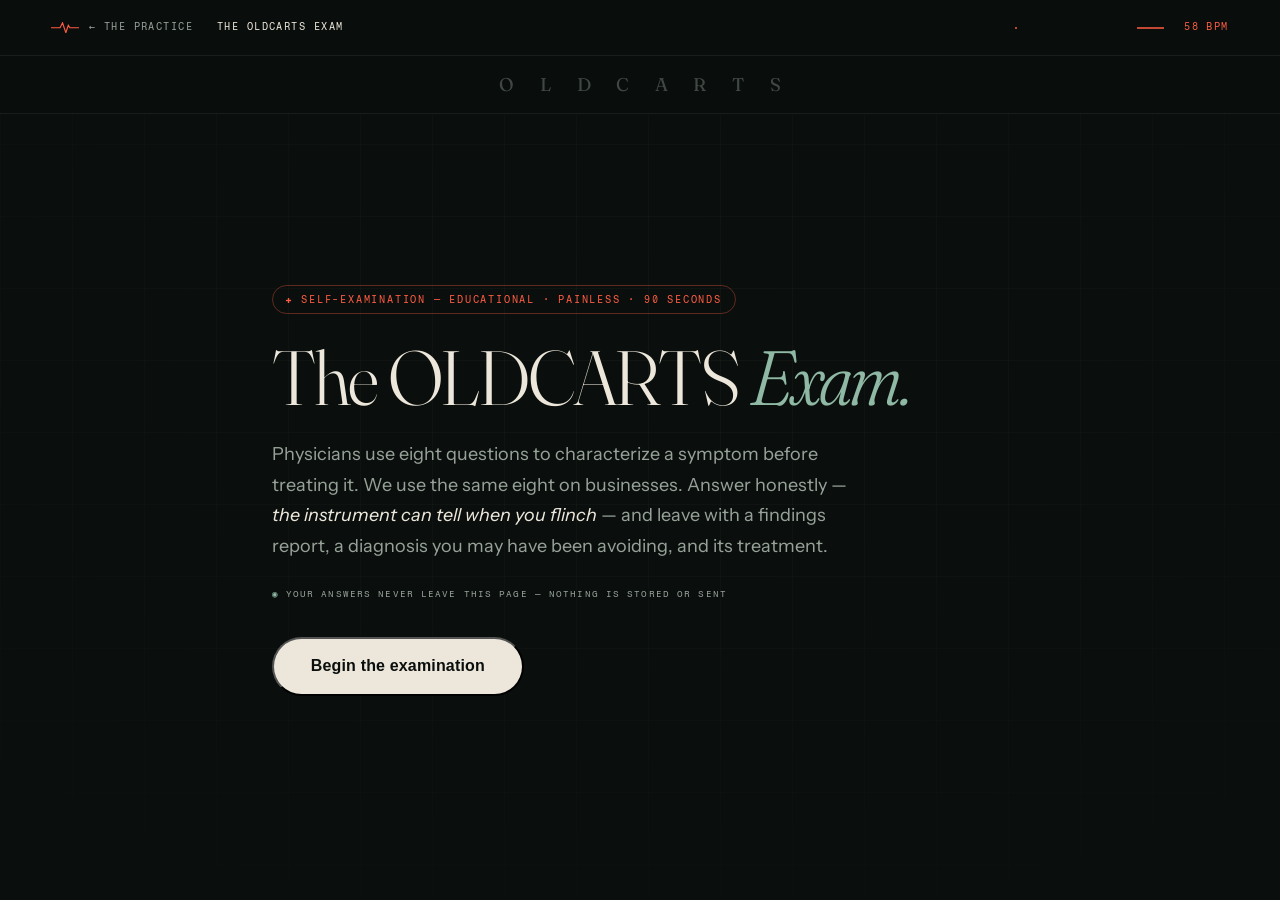
==== exam/index.html @ 88e6f451 "Add The OLDCARTS Exam — interactive educational diagnosis at /exam 8 clinical questions score 5 hidd" ====
<!DOCTYPE html>
<html lang="en">
<head>
  <meta charset="UTF-8" />
  <meta name="viewport" content="width=device-width, initial-scale=1.0" />
  <title>The OLDCARTS Exam — A 90-Second Business Diagnosis</title>
  <meta name="description" content="Eight clinical questions, applied to your business. An educational, interactive diagnosis built on the OLDCARTS method — leave with a findings report and possibly a condition you've been avoiding." />
  <link rel="canonical" href="https://oldcarts.com/exam/" />
  <meta property="og:title" content="The OLDCARTS Exam — Diagnose Your Business in 90 Seconds" />
  <meta property="og:description" content="Eight clinical questions. One findings report. An interactive, educational diagnosis built on the OLDCARTS method." />
  <meta property="og:type" content="website" />
  <meta property="og:url" content="https://oldcarts.com/exam/" />
  <meta property="og:image" content="https://oldcarts.com/assets/img/og.jpg" />
  <meta name="twitter:card" content="summary_large_image" />
  <meta name="theme-color" content="#0A0F0D" />
  <link rel="icon" href="/favicon.svg" type="image/svg+xml" />
  <link rel="preload" href="/assets/fonts/fraunces-latin-full-normal.woff2" as="font" type="font/woff2" crossorigin />
  <link rel="preload" href="/assets/fonts/fraunces-latin-full-italic.woff2" as="font" type="font/woff2" crossorigin />
  <link rel="preload" href="/assets/fonts/fragment-mono-latin-400-normal.woff2" as="font" type="font/woff2" crossorigin />
  <link rel="stylesheet" href="/assets/css/main.css" />
  <style>
    /* ══ THE EXAM — exam-room instrument, single-screen flow ══ */
    body.exam-page { overflow-x: clip; }

    .ex-hud {
      position: fixed; top: 0; left: 0; right: 0; z-index: 50;
      display: flex; align-items: center; gap: 1.5rem;
      padding: 0 var(--gutter); height: var(--hud-h);
      border-bottom: 1px solid var(--line-soft);
      background: color-mix(in srgb, var(--ink) 85%, transparent);
      backdrop-filter: blur(12px);
      font-family: var(--font-mono); font-size: .64rem; letter-spacing: .14em;
    }
    .ex-hud__back { display: inline-flex; align-items: center; gap: .6rem; color: var(--bone-dim); transition: color .3s; }
    .ex-hud__back:hover { color: var(--pulse); }
    .ex-hud__back svg { width: 28px; color: var(--pulse); }
    .ex-hud__title { color: var(--bone); }
    .ex-hud__vitals { margin-left: auto; display: flex; align-items: center; gap: 1.2rem; color: var(--bone-dim); }
    .ex-hud__bpm { color: var(--pulse); }
    #ex-ecg { display: block; }
    @media (max-width: 640px) { #ex-ecg { display: none; } .ex-hud { gap: .9rem; } }

    /* progress strip */
    .ex-progress {
      position: fixed; top: var(--hud-h); left: 0; right: 0; z-index: 49;
      display: flex; justify-content: center; gap: clamp(.6rem, 2.5vw, 1.6rem);
      padding: .85rem var(--gutter);
      background: color-mix(in srgb, var(--ink) 85%, transparent);
      backdrop-filter: blur(12px);
      border-bottom: 1px solid var(--line-soft);
      font-family: var(--font-display); font-weight: 400;
      font-size: clamp(.9rem, 2.4vw, 1.15rem);
    }
    .ex-progress span {
      color: color-mix(in srgb, var(--bone-dim) 40%, transparent);
      transition: color .4s, transform .4s;
    }
    .ex-progress span.is-current { color: var(--bone); transform: translateY(-2px); }
    .ex-progress span.is-done { color: var(--pulse); }

    /* stage */
    .ex-main {
      min-height: 100svh;
      display: grid; place-items: center;
      padding: calc(var(--hud-h) + 5.5rem) var(--gutter) 4rem;
    }
    .ex-card { width: min(46rem, 100%); }

    .ex-kicker {
      display: inline-block;
      font-family: var(--font-mono); font-size: .62rem; letter-spacing: .18em;
      color: var(--pulse);
      border: 1px solid var(--pulse-dim); border-radius: 999px;
      padding: .35rem .8rem; margin-bottom: 1.6rem;
    }
    .ex-title {
      font-family: var(--font-display); font-weight: 310;
      font-size: clamp(2.6rem, 7vw, 4.8rem);
      line-height: 1.0; letter-spacing: -0.03em;
      font-variation-settings: 'opsz' 144;
      margin-bottom: 1.4rem;
    }
    .ex-title em { color: var(--sage); font-variation-settings: 'opsz' 144, 'SOFT' 60; }
    .ex-lede { color: var(--bone-dim); max-width: 36rem; line-height: 1.7; margin-bottom: 1.1rem; }
    .ex-lede em { color: var(--bone); }
    .ex-fine { font-family: var(--font-mono); font-size: .58rem; letter-spacing: .12em; color: var(--bone-dim); margin: 1.6rem 0 2.2rem; }
    .ex-fine i { font-style: normal; color: var(--sage); }

    /* question */
    .ex-q__letterrow { display: flex; align-items: baseline; gap: 1.1rem; margin-bottom: 1.1rem; }
    .ex-q__letter {
      font-family: var(--font-display); font-weight: 300; font-style: italic;
      font-size: clamp(3.4rem, 9vw, 5.8rem); line-height: .9;
      color: var(--pulse);
      font-variation-settings: 'opsz' 144, 'SOFT' 80;
    }
    .ex-q__term { font-family: var(--font-mono); font-size: .66rem; letter-spacing: .22em; color: var(--bone-dim); }
    .ex-q__ref { margin-left: auto; font-family: var(--font-mono); font-size: .58rem; letter-spacing: .16em; color: color-mix(in srgb, var(--bone-dim) 55%, transparent); }
    .ex-q__question {
      font-family: var(--font-display); font-weight: 330;
      font-size: clamp(1.6rem, 4vw, 2.6rem);
      letter-spacing: -0.02em; line-height: 1.12;
      margin-bottom: 2rem;
    }
    .ex-opts { display: grid; gap: .7rem; }
    .ex-opt {
      text-align: left;
      background: var(--ink-2);
      border: 1px solid var(--line);
      border-radius: 6px;
      color: var(--bone);
      font-family: var(--font-text); font-size: 1.02rem; font-weight: 450;
      padding: 1.05rem 1.2rem 1.05rem 3.1rem;
      position: relative;
      cursor: pointer;
      transition: border-color .25s, background-color .25s, transform .15s;
    }
    .ex-opt:hover, .ex-opt:focus-visible { border-color: var(--pulse); background: var(--ink-3); transform: translateX(4px); }
    .ex-opt::before {
      content: attr(data-key);
      position: absolute; left: 1.05rem; top: 50%; translate: 0 -50%;
      font-family: var(--font-mono); font-size: .62rem; color: var(--pulse);
      border: 1px solid var(--pulse-dim); border-radius: 4px;
      width: 1.35rem; height: 1.35rem; display: grid; place-items: center;
    }
    .ex-opt.is-picked { border-color: var(--pulse); background: color-mix(in srgb, var(--ink-3) 88%, var(--pulse)); }

    /* severity slider */
    .ex-sev { margin: 1rem 0 2rem; }
    .ex-sev__readout {
      font-family: var(--font-display); font-weight: 300;
      font-size: clamp(4rem, 12vw, 7rem); line-height: 1;
      color: var(--bone);
      font-variation-settings: 'opsz' 144;
      display: flex; align-items: baseline; gap: .8rem;
      margin-bottom: 1.4rem;
    }
    .ex-sev__readout small { font-family: var(--font-mono); font-size: .62rem; letter-spacing: .16em; color: var(--bone-dim); }
    input[type="range"].ex-sev__slider {
      -webkit-appearance: none; appearance: none;
      width: 100%; height: 2px; border-radius: 2px;
      background: linear-gradient(90deg, var(--sage), var(--pulse));
      outline-offset: 8px;
    }
    .ex-sev__slider::-webkit-slider-thumb {
      -webkit-appearance: none; appearance: none;
      width: 26px; height: 26px; border-radius: 50%;
      background: var(--bone); border: 2px solid var(--ink);
      box-shadow: 0 0 0 2px var(--pulse), 0 0 18px var(--pulse-dim);
      cursor: grab;
    }
    .ex-sev__slider::-moz-range-thumb {
      width: 24px; height: 24px; border-radius: 50%;
      background: var(--bone); border: 2px solid var(--ink);
      box-shadow: 0 0 0 2px var(--pulse), 0 0 18px var(--pulse-dim);
      cursor: grab;
    }
    .ex-sev__scale { display: flex; justify-content: space-between; margin-top: .8rem; font-family: var(--font-mono); font-size: .55rem; letter-spacing: .12em; color: var(--bone-dim); }

    /* report */
    .ex-report {
      border: 1px solid var(--line); border-radius: 6px;
      background: var(--ink-2);
      padding: clamp(1.6rem, 4vw, 2.8rem);
      position: relative;
      overflow: hidden;
    }
    .ex-report::before {
      content: ''; position: absolute; inset: 10px;
      border: 1px dashed var(--line-soft); border-radius: 3px;
      pointer-events: none;
    }
    .ex-report__head { display: flex; justify-content: space-between; gap: 1rem; flex-wrap: wrap; font-family: var(--font-mono); font-size: .58rem; letter-spacing: .14em; color: var(--bone-dim); margin-bottom: 1.8rem; }
    .ex-report__dx-label { font-family: var(--font-mono); font-size: .62rem; letter-spacing: .18em; color: var(--pulse); display: block; margin-bottom: .8rem; }
    .ex-report__dx {
      font-family: var(--font-display); font-weight: 320;
      font-size: clamp(1.9rem, 5vw, 3.1rem);
      line-height: 1.05; letter-spacing: -0.025em;
      margin-bottom: .5rem;
    }
    .ex-report__sev { font-family: var(--font-mono); font-size: .66rem; letter-spacing: .16em; color: var(--sage); margin-bottom: 1.8rem; display: block; }
    .ex-report__sev i { font-style: normal; color: var(--pulse); }
    .ex-report h3 { font-family: var(--font-mono); font-weight: 400; font-size: .62rem; letter-spacing: .18em; color: var(--bone-dim); margin: 1.6rem 0 .6rem; }
    .ex-report p { color: var(--bone-dim); line-height: 1.7; max-width: 40rem; }
    .ex-report p strong { color: var(--bone); font-weight: 560; }
    .ex-report__rx { border-left: 2px solid var(--pulse); padding-left: 1.1rem; }
    .ex-report__foot { margin-top: 2rem; padding-top: 1.4rem; border-top: 1px solid var(--line-soft); font-family: var(--font-mono); font-size: .55rem; letter-spacing: .12em; color: color-mix(in srgb, var(--bone-dim) 70%, transparent); line-height: 1.9; }
    .ex-actions { display: flex; gap: .9rem; flex-wrap: wrap; margin-top: 2rem; }
    .ex-copied { font-family: var(--font-mono); font-size: .6rem; letter-spacing: .14em; color: var(--sage); align-self: center; opacity: 0; transition: opacity .3s; }
    .ex-copied.is-on { opacity: 1; }

    /* transitions */
    .ex-view { will-change: transform, opacity; }
    @media (prefers-reduced-motion: reduce) { .ex-opt { transition: none; } }
  </style>
</head>
<body class="exam-page" data-theme="exam-room">
  <script>document.body.classList.add('js');</script>
  <a class="skip-link" href="#ex-stage">Skip to content</a>

  <header class="ex-hud">
    <a class="ex-hud__back" href="/">
      <svg viewBox="0 0 34 14" aria-hidden="true"><path d="M0 7 H8 L11 7 L14 1 L18 13 L21 4 L23 7 H34" stroke="currentColor" stroke-width="1.4" fill="none"/></svg>
      ← THE PRACTICE
    </a>
    <span class="ex-hud__title">THE OLDCARTS EXAM</span>
    <div class="ex-hud__vitals" aria-hidden="true">
      <canvas id="ex-ecg" width="150" height="26"></canvas>
      <span class="ex-hud__bpm"><span id="ex-bpm">58</span> BPM</span>
    </div>
  </header>

  <div class="ex-progress" id="ex-progress" aria-hidden="true">
    <span>O</span><span>L</span><span>D</span><span>C</span><span>A</span><span>R</span><span>T</span><span>S</span>
  </div>

  <main class="ex-main" id="ex-stage">
    <div class="ex-card">
      <div class="ex-view" id="ex-view">
        <!-- intro rendered by JS; static fallback for no-JS -->
        <noscript>
          <h1 class="ex-title">The exam requires JavaScript.</h1>
          <p class="ex-lede">No script, no diagnosis — but the method still works the old-fashioned way. <a href="/#method" style="color:var(--pulse)">Read the eight questions</a> or <a href="mailto:laura.smith@oldcarts.com" style="color:var(--pulse)">book the real thing</a>.</p>
        </noscript>
      </div>
    </div>
  </main>

  <script src="/vendor/gsap.min.js" defer></script>
  <script src="/assets/js/exam.js" defer></script>
  <!-- GA4 — deferred so analytics never competes with first paint -->
  <script>
    window.dataLayer = window.dataLayer || [];
    function gtag(){dataLayer.push(arguments);}
    gtag('js', new Date());
    gtag('config', 'G-VL294SE3MP', { anonymize_ip: true });
    addEventListener('load', function () {
      setTimeout(function () {
        var s = document.createElement('script');
        s.src = 'https://www.googletagmanager.com/gtag/js?id=G-VL294SE3MP';
        s.async = true;
        document.head.appendChild(s);
      }, 1500);
    });
  </script>
</body>
</html>
---- assets/css/main.css ----
/* ═══════════════════════════════════════════════════════════════
   OLDCARTS CONSULTING — "THE DIAGNOSTIC PRACTICE"
   Palette: ink (examination room) / bone (porcelain) /
            pulse (arterial coral) / sage (surgical green)
   Type:    Fraunces VF (display) · Instrument Sans VF (text) ·
            Fragment Mono (clinical labels)
   ═══════════════════════════════════════════════════════════════ */

/* ── Fonts ─────────────────────────────────────────────────── */
@font-face {
  font-family: 'Fraunces';
  src: url('/assets/fonts/fraunces-latin-full-normal.woff2') format('woff2');
  font-weight: 100 900; font-style: normal; font-display: swap;
}
@font-face {
  font-family: 'Fraunces';
  src: url('/assets/fonts/fraunces-latin-full-italic.woff2') format('woff2');
  font-weight: 100 900; font-style: italic; font-display: swap;
}
@font-face {
  font-family: 'Instrument Sans';
  src: url('/assets/fonts/instrument-sans-latin-wght-normal.woff2') format('woff2');
  font-weight: 400 700; font-style: normal; font-display: swap;
}
@font-face {
  font-family: 'Instrument Sans';
  src: url('/assets/fonts/instrument-sans-latin-wght-italic.woff2') format('woff2');
  font-weight: 400 700; font-style: italic; font-display: swap;
}
@font-face {
  font-family: 'Fragment Mono';
  src: url('/assets/fonts/fragment-mono-latin-400-normal.woff2') format('woff2');
  font-weight: 400; font-style: normal; font-display: swap;
}
@font-face {
  font-family: 'Fragment Mono';
  src: url('/assets/fonts/fragment-mono-latin-400-italic.woff2') format('woff2');
  font-weight: 400; font-style: italic; font-display: swap;
}

/* ── Tokens ────────────────────────────────────────────────── */
:root {
  --ink:      #0A0F0D;
  --ink-2:    #0E1512;
  --ink-3:    #142019;
  --bone:     #EDE7DB;
  --bone-dim: #96A198;
  --line:     rgba(237, 231, 219, 0.13);
  --line-soft:rgba(237, 231, 219, 0.07);
  --pulse:    #FF5C42;
  --pulse-dim:rgba(255, 92, 66, 0.35);
  --pulse-bg: rgba(255, 92, 66, 0.08);
  --sage:     #8FB8A5;
  --sage-dim: rgba(143, 184, 165, 0.4);

  --font-display: 'Fraunces', 'Georgia', serif;
  --font-text: 'Instrument Sans', 'Helvetica Neue', sans-serif;
  --font-mono: 'Fragment Mono', 'SFMono-Regular', monospace;

  --gutter: clamp(1.25rem, 4vw, 4rem);
  --hud-h: 3.5rem;

  --ease-out: cubic-bezier(0.22, 1, 0.36, 1);
  --ease-inout: cubic-bezier(0.83, 0, 0.17, 1);
}

/* ── Reset / base ──────────────────────────────────────────── */
*, *::before, *::after { box-sizing: border-box; margin: 0; padding: 0; }
html { scroll-behavior: smooth; }
html.lenis { height: auto; scroll-behavior: auto; }
.lenis.lenis-smooth { scroll-behavior: auto; }

body {
  background: var(--ink);
  color: var(--bone);
  font-family: var(--font-text);
  font-weight: 420;
  font-size: clamp(1rem, 0.95rem + 0.25vw, 1.125rem);
  line-height: 1.6;
  -webkit-font-smoothing: antialiased;
  overflow-x: clip;
}
/* subtle exam-room texture: faint grid + vignette */
body::before {
  content: '';
  position: fixed; inset: 0; z-index: 0; pointer-events: none;
  background-image:
    linear-gradient(var(--line-soft) 1px, transparent 1px),
    linear-gradient(90deg, var(--line-soft) 1px, transparent 1px);
  background-size: 72px 72px;
  mask-image: radial-gradient(ellipse 90% 80% at 50% 40%, black 0%, transparent 100%);
  opacity: .5;
}

::selection { background: var(--pulse); color: var(--ink); }

a { color: inherit; text-decoration: none; }
em { font-style: italic; }
.mono {
  font-family: var(--font-mono);
  font-size: 0.72em;
  letter-spacing: 0.08em;
}

.skip-link {
  position: fixed; top: -100%; left: 1rem; z-index: 300;
  background: var(--pulse); color: var(--ink);
  padding: .6rem 1rem; font-family: var(--font-mono); font-size: .8rem;
  transition: top .2s;
}
.skip-link:focus { top: 1rem; }

:focus-visible {
  outline: 1.5px solid var(--pulse);
  outline-offset: 3px;
}

/* ═══════════════════════════════════════════════════════════
   PRELOADER
   ═══════════════════════════════════════════════════════════ */
.preloader {
  position: fixed; inset: 0; z-index: 200;
  background: var(--ink);
  display: none; place-items: center;
  color: var(--pulse);
}
.js .preloader { display: grid; }
.preloader__inner { width: min(320px, 70vw); }
.preloader__ecg { width: 100%; overflow: visible; }
#preloader-trace {
  stroke-dasharray: 900;
  stroke-dashoffset: 900;
  filter: drop-shadow(0 0 6px var(--pulse-dim));
}
.preloader__row {
  display: flex; justify-content: space-between; align-items: baseline;
  margin-top: 1rem;
  font-family: var(--font-mono); font-size: .7rem; letter-spacing: .14em;
  color: var(--bone-dim);
}
.preloader__pct { color: var(--bone); font-size: .85rem; }

/* ═══════════════════════════════════════════════════════════
   CURSOR
   ═══════════════════════════════════════════════════════════ */
.cursor { display: none; position: fixed; top: 0; left: 0; z-index: 190; pointer-events: none; }
.js .cursor { display: block; }
@media (hover: none), (pointer: coarse) { .cursor { display: none; } }
.cursor__ring {
  position: absolute; top: 0; left: 0;
  width: 34px; height: 34px;
  translate: -50% -50%;
  border: 1px solid var(--bone-dim);
  border-radius: 50%;
  transition: width .35s var(--ease-out), height .35s var(--ease-out),
              border-color .35s, background-color .35s, opacity .3s;
}
/* crosshair ticks */
.cursor__ring::before, .cursor__ring::after {
  content: ''; position: absolute; background: var(--bone-dim);
  transition: opacity .3s;
}
.cursor__ring::before { left: 50%; top: -7px; width: 1px; height: 5px; translate: -50%; box-shadow: 0 41px 0 var(--bone-dim); }
.cursor__ring::after  { top: 50%; left: -7px; height: 1px; width: 5px; translate: 0 -50%; box-shadow: 41px 0 0 var(--bone-dim); }
.cursor__dot {
  position: absolute; top: 0; left: 0;
  width: 4px; height: 4px; translate: -50% -50%;
  background: var(--pulse); border-radius: 50%;
}
.cursor__label {
  position: absolute; top: 22px; left: 14px;
  font-family: var(--font-mono); font-size: .58rem; letter-spacing: .12em;
  color: var(--pulse); white-space: nowrap;
  opacity: 0; transition: opacity .25s;
}
.cursor.is-hover .cursor__ring {
  width: 56px; height: 56px;
  border-color: var(--pulse);
  background: var(--pulse-bg);
}
.cursor.is-hover .cursor__ring::before,
.cursor.is-hover .cursor__ring::after { opacity: 0; }
.cursor.has-label .cursor__label { opacity: 1; }
.cursor.is-down .cursor__ring { width: 26px; height: 26px; }

/* ═══════════════════════════════════════════════════════════
   HUD
   ═══════════════════════════════════════════════════════════ */
.hud {
  position: fixed; top: 0; left: 0; right: 0; z-index: 100;
  transition: transform .5s var(--ease-out), background-color .4s;
}
.hud.is-scrolled { background: color-mix(in srgb, var(--ink) 82%, transparent); backdrop-filter: blur(14px); }
.hud__bar {
  display: flex; align-items: center; gap: 2rem;
  height: var(--hud-h);
  padding: 0 var(--gutter);
  border-bottom: 1px solid var(--line-soft);
}
.hud__mark {
  display: inline-flex; align-items: center; gap: .6rem;
  font-family: var(--font-mono); font-size: .82rem; letter-spacing: .18em;
}
.hud__mark sup { font-size: .5em; letter-spacing: 0; }
.hud__pulse-icon { width: 30px; color: var(--pulse); flex: none; }
.hud__readouts {
  display: flex; gap: 1.75rem; margin-left: auto;
  font-family: var(--font-mono); font-size: .6rem; letter-spacing: .1em;
  color: var(--bone-dim);
}
.hud__readout em { font-style: normal; color: color-mix(in srgb, var(--bone-dim) 55%, transparent); margin-right: .35em; }
.hud__readout--pulse { color: var(--pulse); }
.hud__beat {
  display: inline-block; width: 5px; height: 5px; border-radius: 50%;
  background: var(--pulse); margin-left: .25em; vertical-align: 1px;
}
.hud__nav { display: flex; gap: 1.6rem; align-items: center; font-size: .82rem; font-weight: 500; letter-spacing: .02em; }
.hud__nav a { position: relative; padding: .3rem 0; color: var(--bone-dim); transition: color .3s; }
.hud__nav a:hover { color: var(--bone); }
.hud__nav a::after {
  content: ''; position: absolute; left: 0; right: 100%; bottom: 0;
  height: 1px; background: var(--pulse);
  transition: right .35s var(--ease-out);
}
.hud__nav a:hover::after { right: 0; }
.hud__nav .hud__cta {
  color: var(--ink); background: var(--bone);
  padding: .45rem 1rem; border-radius: 999px; font-weight: 600;
  transition: background .3s, color .3s;
}
.hud__nav .hud__cta:hover { background: var(--pulse); color: var(--ink); }
.hud__nav .hud__cta::after { display: none; }
.hud__menu-btn {
  display: none;
  background: none; border: 0; color: var(--bone);
  font-family: var(--font-mono); font-size: .65rem; letter-spacing: .18em;
  align-items: center; gap: .6rem; cursor: pointer; padding: .5rem 0;
}
.hud__menu-lines { display: inline-flex; flex-direction: column; gap: 5px; }
.hud__menu-lines i { width: 26px; height: 1.5px; background: var(--bone); transition: transform .4s var(--ease-inout), width .3s; }
.hud__menu-btn[aria-expanded="true"] .hud__menu-lines i:first-child { transform: translateY(3.25px) rotate(45deg); }
.hud__menu-btn[aria-expanded="true"] .hud__menu-lines i:last-child { transform: translateY(-3.25px) rotate(-45deg); }
.hud__progress { height: 1px; background: transparent; }
.hud__progress-fill {
  height: 100%; width: 100%;
  background: linear-gradient(90deg, var(--pulse), var(--sage));
  transform-origin: left; transform: scaleX(0);
}

@media (max-width: 1080px) {
  .hud__readouts { display: none; }
}
@media (max-width: 760px) {
  .hud__nav { display: none; }
  .hud__menu-btn { display: inline-flex; margin-left: auto; }
}

/* ═══════════════════════════════════════════════════════════
   OVERLAY MENU
   ═══════════════════════════════════════════════════════════ */
.menu {
  position: fixed; inset: 0; z-index: 90;
  display: flex; flex-direction: column; justify-content: center;
  padding: var(--gutter);
  visibility: hidden; pointer-events: none;
}
.menu.is-open { visibility: visible; pointer-events: auto; }
.menu__bg {
  position: absolute; inset: 0;
  background: color-mix(in srgb, var(--ink-2) 96%, var(--pulse));
  clip-path: inset(0 0 100% 0);
  transition: clip-path .7s var(--ease-inout);
}
.menu.is-open .menu__bg { clip-path: inset(0 0 0% 0); }
.menu__nav { position: relative; display: flex; flex-direction: column; gap: .25rem; }
.menu__nav a {
  display: flex; align-items: baseline; gap: 1.25rem;
  padding: .55rem 0;
  border-bottom: 1px solid var(--line-soft);
  opacity: 0; translate: 0 30px;
  transition: opacity .5s var(--ease-out), translate .5s var(--ease-out);
}
.menu.is-open .menu__nav a { opacity: 1; translate: 0 0; }
.menu__num { font-family: var(--font-mono); font-size: .7rem; color: var(--pulse); }
.menu__word {
  font-family: var(--font-display); font-size: clamp(2rem, 8vw, 3.2rem);
  font-weight: 380; letter-spacing: -0.02em; line-height: 1.1;
  font-variation-settings: 'opsz' 60;
}
.menu__guide .menu__word { font-style: italic; font-size: clamp(1.3rem, 5vw, 1.8rem); color: var(--sage); }
.menu__foot {
  position: relative; display: flex; flex-direction: column; gap: .4rem;
  margin-top: 2.5rem; font-family: var(--font-mono); font-size: .78rem;
  color: var(--bone-dim);
}

/* ═══════════════════════════════════════════════════════════
   SHARED — sections, headers, buttons
   ═══════════════════════════════════════════════════════════ */
main { position: relative; z-index: 1; }
section { padding: clamp(6rem, 12vh, 10rem) var(--gutter); position: relative; }

.section-head { max-width: 62rem; margin-bottom: clamp(3rem, 7vh, 5.5rem); }
.section-head--center { margin-inline: auto; text-align: center; }
.section-head__num {
  display: inline-block;
  color: var(--pulse);
  font-size: .68rem;
  margin-bottom: 1.4rem;
  padding: .35rem .7rem;
  border: 1px solid var(--pulse-dim);
  border-radius: 999px;
}
.section-head__title {
  font-family: var(--font-display);
  font-weight: 340;
  font-size: clamp(2rem, 4.6vw, 3.9rem);
  line-height: 1.06;
  letter-spacing: -0.025em;
  font-variation-settings: 'opsz' 90;
  text-wrap: balance;
}
.section-head__title em { font-variation-settings: 'opsz' 90, 'SOFT' 60; color: var(--sage); }
.section-head__note {
  margin-top: 1.5rem; max-width: 44rem;
  color: var(--bone-dim); font-size: 1.02rem;
}

.btn {
  position: relative;
  display: inline-flex; align-items: center; justify-content: center;
  padding: .95rem 1.9rem;
  border-radius: 999px;
  font-size: .92rem; font-weight: 560; letter-spacing: .01em;
  overflow: hidden;
  transition: color .35s var(--ease-out), border-color .35s, transform .1s;
  will-change: transform;
}
.btn--lg { padding: 1.15rem 2.3rem; font-size: 1rem; }
.btn--solid { background: var(--bone); color: var(--ink); }
.btn--ghost { border: 1px solid var(--line); color: var(--bone); }
.btn::before {
  content: ''; position: absolute; inset: 0; z-index: -1;
  background: var(--pulse);
  border-radius: inherit;
  scale: 0 1; transform-origin: right;
  transition: scale .45s var(--ease-inout);
}
.btn:hover::before { scale: 1 1; transform-origin: left; }
.btn--solid:hover { color: var(--ink); }
.btn--ghost:hover { color: var(--ink); border-color: var(--pulse); }
.btn > * { position: relative; }

/* reveal states are applied by JS so the site degrades gracefully without it */
.js [data-reveal] { opacity: 0; translate: 0 34px; }

/* ═══════════════════════════════════════════════════════════
   00 — HERO
   ═══════════════════════════════════════════════════════════ */
.hero {
  min-height: 100svh;
  display: flex; flex-direction: column; justify-content: center;
  padding-top: calc(var(--hud-h) + 4rem);
  padding-bottom: 6.5rem;
}
.hero__canvas {
  position: absolute; inset: 0; width: 100%; height: 100%;
  z-index: -2;
}
.hero__vignette {
  position: absolute; inset: 0; z-index: -1;
  background:
    radial-gradient(ellipse 70% 55% at 68% 42%, transparent 0%, var(--ink) 78%),
    linear-gradient(to top, var(--ink) 0%, transparent 22%);
}
.hero__content { max-width: 74rem; }
.hero__eyebrow {
  color: var(--bone-dim); font-size: .68rem;
  margin-bottom: 2.2rem;
}
.hero__eyebrow .tick { color: var(--pulse); margin-right: .6em; }
.hero__title {
  font-family: var(--font-display);
  font-weight: 310;
  font-size: clamp(2.9rem, 9.2vw, 8rem);
  line-height: 0.98;
  letter-spacing: -0.03em;
  font-variation-settings: 'opsz' 144;
  margin-bottom: 2.2rem;
}
.hero__line {
  display: block; overflow: hidden;
  /* room for Fraunces descenders inside the reveal mask */
  padding-bottom: .14em; margin-bottom: -.14em;
}
.hero__line--answer em { color: var(--sage); font-weight: 340; }
.hero__title .wonk { font-variation-settings: 'opsz' 144, 'WONK' 1, 'SOFT' 40; }
.pulse-dot { color: var(--pulse); font-style: normal; }
.hero__sub {
  max-width: 34rem;
  color: var(--bone-dim);
  font-size: clamp(1.02rem, 1.4vw, 1.2rem);
  margin-bottom: 2.6rem;
}
.hero__sub em { color: var(--bone); }
.hero__actions { display: flex; gap: 1rem; flex-wrap: wrap; }

.hero__annot {
  position: absolute;
  right: clamp(2rem, 6vw, 6rem);
  top: 20%;
  display: flex; flex-direction: column; align-items: flex-start; gap: .7rem;
  color: var(--bone-dim);
  font-size: .58rem; letter-spacing: .14em; line-height: 1.9;
}
.hero__annot-line {
  width: 1px; height: 74px;
  background: linear-gradient(to bottom, transparent, var(--bone-dim));
  margin-left: 2px;
}
.hero__annot-text em { font-style: normal; color: var(--pulse); }
@media (max-width: 1180px) { .hero__annot { display: none; } }

.hero__vitals {
  position: absolute; left: var(--gutter); right: var(--gutter); bottom: 2rem;
  display: flex; align-items: flex-end; gap: clamp(1.5rem, 4vw, 4rem);
  padding-top: 1.25rem;
  border-top: 1px solid var(--line-soft);
  color: var(--bone-dim); font-size: .62rem; letter-spacing: .12em;
}
.vital { display: flex; flex-direction: column; gap: .55rem; }
.vital__key { color: color-mix(in srgb, var(--bone-dim) 65%, transparent); }
.vital__val { color: var(--bone); font-size: .95rem; }
.vital__ecg { display: block; }
.vital--scroll { margin-left: auto; align-items: center; }
.vital__scroll-ind {
  width: 1px; height: 34px; background: var(--line);
  position: relative; overflow: hidden;
}
.vital__scroll-ind i {
  position: absolute; left: 0; top: -40%; width: 100%; height: 40%;
  background: var(--pulse);
  animation: scrollhint 1.8s var(--ease-inout) infinite;
}
@keyframes scrollhint { 0% { top: -40%; } 60%, 100% { top: 110%; } }
@media (max-width: 900px) {
  .vital:nth-child(3) { display: none; }
}
@media (max-width: 620px) {
  .vital:nth-child(2) { display: none; }
  .hero__vitals { gap: 1.25rem; }
}

/* ═══════════════════════════════════════════════════════════
   MARQUEE
   ═══════════════════════════════════════════════════════════ */
.marquee {
  overflow: hidden;
  border-block: 1px solid var(--line-soft);
  padding: 1.1rem 0;
  background: var(--ink-2);
}
.marquee__track { display: flex; width: max-content; will-change: transform; }
.marquee__seg {
  font-family: var(--font-display);
  font-size: clamp(1.25rem, 2.6vw, 2rem);
  font-weight: 330; font-style: italic;
  letter-spacing: 0;
  white-space: nowrap;
  color: var(--bone-dim);
  padding-right: .5em;
}
.marquee__glyph { font-style: normal; color: var(--pulse); font-size: .7em; vertical-align: .18em; padding: 0 .8em; }

/* ═══════════════════════════════════════════════════════════
   01 — METHOD (the instrument)
   ═══════════════════════════════════════════════════════════ */
.method { background: var(--ink); }
.method__hint { display: block; margin-top: 1rem; color: var(--pulse); font-size: .62rem; letter-spacing: .16em; }

.method__frame { position: relative; padding: 10px; }
.method__frame::before, .method__frame::after,
.method__frame > .tickbr::before, .method__frame > .tickbr::after {
  content: ''; position: absolute; width: 14px; height: 14px;
  border-color: var(--pulse-dim); border-style: solid;
}
.method__frame::before { top: 0; left: 0; border-width: 1.5px 0 0 1.5px; }
.method__frame::after { top: 0; right: 0; border-width: 1.5px 1.5px 0 0; }
.method__frame > .tickbr::before { bottom: 0; left: 0; border-width: 0 0 1.5px 1.5px; }
.method__frame > .tickbr::after { bottom: 0; right: 0; border-width: 0 1.5px 1.5px 0; }
.method__instrument {
  display: flex;
  min-height: 34rem;
  border: 1px solid var(--line);
  border-radius: 4px;
  overflow: hidden;
  background: var(--ink-2);
}
.slat {
  position: relative;
  flex: 1 1 0;
  min-width: 0;
  border-right: 1px solid var(--line-soft);
  cursor: pointer;
  transition: flex-grow .65s var(--ease-inout), background-color .5s;
  overflow: hidden;
  display: flex;
}
.slat:last-child { border-right: 0; }
.slat.is-active { flex-grow: 7; background: var(--ink-3); }
.slat__spine {
  flex: none;
  width: 100%;
  display: flex; flex-direction: column; align-items: center; justify-content: space-between;
  padding: 1.6rem 0;
  transition: color .4s;
}
.slat.is-active .slat__spine { width: 5.5rem; }
.slat__letter {
  font-family: var(--font-display);
  font-size: clamp(2.2rem, 4vw, 3.6rem);
  font-weight: 320;
  font-variation-settings: 'opsz' 100;
  line-height: 1;
  transition: color .45s, font-variation-settings .45s;
  color: var(--bone-dim);
}
.slat:hover .slat__letter, .slat.is-active .slat__letter { color: var(--pulse); font-variation-settings: 'opsz' 100, 'SOFT' 80; }
.slat__term {
  writing-mode: vertical-rl;
  font-size: .6rem; letter-spacing: .3em;
  color: var(--bone-dim);
}
.slat__body {
  position: absolute; inset: 0 0 0 5.5rem;
  display: flex; flex-direction: column; justify-content: flex-end;
  padding: 2.4rem;
  opacity: 0; translate: 24px 0;
  transition: opacity .45s .12s, translate .55s .12s var(--ease-out);
  pointer-events: none;
}
.slat__body::before {
  content: attr(data-letter);
  position: absolute; top: -0.18em; right: 1.5rem;
  font-family: var(--font-display);
  font-style: italic;
  font-size: clamp(11rem, 22vw, 20rem);
  font-weight: 300;
  font-variation-settings: 'opsz' 144, 'SOFT' 100;
  line-height: 1;
  color: var(--bone);
  opacity: .045;
  pointer-events: none;
}
.slat.is-active .slat__body { opacity: 1; translate: 0 0; pointer-events: auto; }
.slat__q {
  font-family: var(--font-display);
  font-weight: 330;
  font-size: clamp(1.6rem, 2.6vw, 2.5rem);
  letter-spacing: -0.02em;
  line-height: 1.1;
  margin-bottom: 1rem;
  color: var(--bone);
}
.slat__a { max-width: 34rem; color: var(--bone-dim); font-size: 1rem; }
.slat__ref { margin-top: 1.6rem; color: var(--pulse); font-size: .6rem; letter-spacing: .2em; }
/* scan line on active slat */
.slat::after {
  content: ''; position: absolute; inset: 0;
  background: linear-gradient(180deg, transparent 47%, rgba(255,92,66,.045) 50%, transparent 53%);
  background-size: 100% 300%;
  opacity: 0; transition: opacity .4s;
  pointer-events: none;
}
.slat.is-active::after { opacity: 1; animation: scan 3.2s linear infinite; }
@keyframes scan { 0% { background-position: 0 130%; } 100% { background-position: 0 -30%; } }

@media (max-width: 900px) {
  .method__instrument { flex-direction: column; min-height: 0; }
  .slat { flex-direction: column; border-right: 0; border-bottom: 1px solid var(--line-soft); flex: none; transition: none; }
  .slat:last-child { border-bottom: 0; }
  .slat__spine {
    flex-direction: row; justify-content: flex-start; align-items: center;
    gap: 1.1rem; padding: 1.1rem 1.25rem; width: 100% !important;
  }
  .slat__letter { font-size: 1.9rem; width: 2.4rem; }
  .slat__term { writing-mode: horizontal-tb; letter-spacing: .24em; font-size: .62rem; }
  .slat__body {
    position: static; inset: auto;
    max-height: 0; padding: 0 1.25rem;
    opacity: 0; translate: 0;
    transition: max-height .5s var(--ease-inout), opacity .4s, padding .5s;
    overflow: hidden;
  }
  .slat.is-active .slat__body { max-height: 22rem; padding: 0 1.25rem 1.5rem; opacity: 1; }
  .slat__q { font-size: 1.25rem; }
  .slat__a { font-size: .95rem; }
  .slat.is-active::after { display: none; }
}

.method__exam { margin-top: 1.6rem; text-align: right; }
.method__exam a {
  font-size: .64rem; letter-spacing: .16em;
  color: var(--bone-dim);
  border-bottom: 1px solid var(--line);
  padding-bottom: .3rem;
  transition: color .3s, border-color .3s;
}
.method__exam a:hover { color: var(--pulse); border-color: var(--pulse); }
.method__exam .tick { color: var(--pulse); margin-right: .5em; }

/* ═══════════════════════════════════════════════════════════
   02 — COURSE OF CARE
   ═══════════════════════════════════════════════════════════ */
.care { background: var(--ink-2); border-block: 1px solid var(--line-soft); }
@media (min-width: 861px) {
  .care__pin {
    min-height: 100svh;
    display: flex; flex-direction: column; justify-content: center;
    padding-top: var(--hud-h);
  }
  .care { padding-block: 0; }
}
.care__chart { position: relative; max-width: 80rem; margin-inline: auto; }
.care__ecg {
  position: absolute; left: 0; right: 0; top: 0;
  width: 100%; height: clamp(120px, 18vw, 220px);
  color: var(--pulse);
  overflow: visible;
}
#care-trace { filter: drop-shadow(0 0 8px var(--pulse-dim)); }
.care__stages {
  list-style: none;
  display: grid;
  grid-template-columns: repeat(5, 1fr);
  gap: clamp(1rem, 2.5vw, 2.5rem);
  padding-top: clamp(140px, 20vw, 250px);
}
/* unlit stages dim without failing WCAG contrast: headings/copy stay ≥4.5:1 */
.care__stage { position: relative; }
.care__stage h3 { opacity: .62; transition: opacity .5s; }
.care__stage p { opacity: .8; transition: opacity .5s; }
.care__stage .care__node, .care__stage .care__num { transition: opacity .5s; opacity: .85; }
.care__stage.is-lit h3, .care__stage.is-lit p,
.care__stage.is-lit .care__num, .care__stage.is-lit .care__node { opacity: 1; }
.care__node {
  position: absolute; top: calc(-1 * clamp(28px, 4vw, 45px)); left: 0;
  width: 9px; height: 9px; border-radius: 50%;
  background: var(--ink); border: 1.5px solid var(--bone-dim);
  transition: background .4s, border-color .4s, box-shadow .4s;
}
.care__stage.is-lit .care__node {
  background: var(--pulse); border-color: var(--pulse);
  box-shadow: 0 0 14px var(--pulse-dim);
}
.care__num { display: block; color: var(--pulse); font-size: .62rem; margin-bottom: .7rem; letter-spacing: .18em; }
.care__num i { font-style: normal; color: var(--bone-dim); }
.care__stage h3 {
  font-family: var(--font-display); font-weight: 380;
  font-size: clamp(1.15rem, 1.9vw, 1.6rem);
  letter-spacing: -0.015em;
  margin-bottom: .6rem;
}
.care__stage p { color: var(--bone-dim); font-size: .92rem; line-height: 1.55; }

@media (max-width: 860px) {
  .care__stages { grid-template-columns: 1fr 1fr; padding-top: 2rem; row-gap: 2.5rem; }
  .care__ecg { position: static; margin-bottom: 1.5rem; height: 90px; }
  .care__node { display: none; }
}
@media (max-width: 520px) {
  .care__stages { grid-template-columns: 1fr; }
}

/* ═══════════════════════════════════════════════════════════
   03 — PROTOCOLS
   ═══════════════════════════════════════════════════════════ */
.protocols__list { border-top: 1px solid var(--line); }
.protocol {
  border-bottom: 1px solid var(--line);
  cursor: pointer;
  transition: background-color .4s;
}
.protocol:hover { background: var(--ink-2); }
.protocol__head {
  display: grid;
  grid-template-columns: 7rem 1fr 2.5rem;
  grid-template-areas: "num name toggle" "num gist toggle";
  align-items: baseline;
  column-gap: 2rem;
  padding: 2.4rem clamp(.5rem, 2vw, 2rem);
}
.protocol__num { grid-area: num; color: var(--pulse); font-size: .68rem; letter-spacing: .16em; }
.protocol__name {
  grid-area: name;
  font-family: var(--font-display); font-weight: 330;
  font-size: clamp(1.6rem, 3.4vw, 2.9rem);
  letter-spacing: -0.02em; line-height: 1.05;
  transition: translate .5s var(--ease-out), color .4s;
}
.protocol__name em { color: var(--sage); }
.protocol:hover .protocol__name { translate: 12px 0; }
.protocol__gist { grid-area: gist; color: var(--bone-dim); margin-top: .7rem; max-width: 40rem; font-size: .98rem; }
.protocol__toggle {
  grid-area: toggle; align-self: center; justify-self: end;
  position: relative; width: 2.2rem; height: 2.2rem;
  border: 1px solid var(--line); border-radius: 50%;
  transition: border-color .4s, background .4s, rotate .5s var(--ease-inout);
}
.protocol__toggle::before, .protocol__toggle::after {
  content: ''; position: absolute; top: 50%; left: 50%;
  background: var(--bone); translate: -50% -50%;
  transition: rotate .5s var(--ease-inout), background .4s;
}
.protocol__toggle::before { width: 11px; height: 1.5px; }
.protocol__toggle::after { width: 1.5px; height: 11px; }
.protocol.is-open .protocol__toggle { rotate: 135deg; border-color: var(--pulse); background: var(--pulse-bg); }
.protocol__body {
  max-height: 0; overflow: hidden;
  padding: 0 clamp(.5rem, 2vw, 2rem) 0 calc(7rem + 2rem);
  transition: max-height .65s var(--ease-inout), padding-bottom .65s var(--ease-inout);
}
.protocol.is-open .protocol__body { max-height: 40rem; padding-bottom: 2.8rem; }
.protocol__body > p { max-width: 42rem; color: var(--bone-dim); margin-bottom: 1.5rem; }
.protocol__rx {
  list-style: none;
  display: grid; grid-template-columns: repeat(auto-fit, minmax(15rem, 1fr));
  gap: .6rem 2rem;
  max-width: 52rem;
  font-size: .68rem; letter-spacing: .1em;
  color: var(--bone);
}
.protocol__rx li {
  padding-left: 1.2rem; position: relative; line-height: 1.9;
  opacity: 0; translate: 0 10px;
  transition: opacity .5s var(--ease-out), translate .5s var(--ease-out);
}
.protocol.is-open .protocol__rx li { opacity: 1; translate: 0 0; }
.protocol__rx li::before { content: '✚'; position: absolute; left: 0; color: var(--pulse); font-size: .85em; }

@media (max-width: 760px) {
  .protocol__head { grid-template-columns: 1fr 2.2rem; grid-template-areas: "num toggle" "name toggle" "gist toggle"; row-gap: .3rem; }
  .protocol__body { padding-left: clamp(.5rem, 2vw, 2rem); }
  .protocol:hover .protocol__name { translate: 0; }
}

/* hover preview panel */
.preview {
  position: fixed; z-index: 80; top: 0; left: 0;
  width: 300px; height: 200px;
  pointer-events: none;
  opacity: 0; scale: .85;
  transition: opacity .35s var(--ease-out), scale .45s var(--ease-out);
  border-radius: 4px; overflow: hidden;
  border: 1px solid var(--line);
  box-shadow: 0 30px 60px -20px rgba(0,0,0,.65);
}
.preview.is-visible { opacity: 1; scale: 1; }
.preview canvas { display: block; width: 100%; height: 100%; }
.preview__tag {
  position: absolute; left: .8rem; bottom: .6rem;
  font-family: var(--font-mono); font-size: .55rem; letter-spacing: .18em;
  color: var(--bone);
  text-shadow: 0 1px 8px rgba(0,0,0,.5);
}
@media (hover: none), (pointer: coarse) { .preview { display: none; } }

/* dosage */
.dosage { margin-top: clamp(3.5rem, 7vh, 6rem); }
.dosage__label {
  display: block; color: var(--pulse); font-size: .68rem; letter-spacing: .18em;
  margin-bottom: 1.6rem;
}
.dosage__grid { display: grid; grid-template-columns: repeat(3, 1fr); gap: 1px; background: var(--line); border: 1px solid var(--line); border-radius: 4px; overflow: hidden; }
.dosage__card {
  background: var(--ink-2);
  padding: 2.2rem 1.9rem 1.9rem;
  display: flex; flex-direction: column; gap: .7rem;
  transition: background .4s;
}
.dosage__card:hover { background: var(--ink-3); }
.dosage__card--featured { background: color-mix(in srgb, var(--ink-3) 88%, var(--pulse)); }
.dosage__name { font-family: var(--font-display); font-size: 1.35rem; font-weight: 370; letter-spacing: -0.01em; }
.dosage__price { font-family: var(--font-display); font-size: clamp(1.7rem, 2.6vw, 2.3rem); font-weight: 320; letter-spacing: -0.02em; color: var(--bone); }
.dosage__price em { font-size: .5em; color: var(--bone-dim); font-style: italic; }
.dosage__note { color: var(--bone-dim); font-size: .58rem; letter-spacing: .16em; margin-top: auto; }
@media (max-width: 800px) { .dosage__grid { grid-template-columns: 1fr; } }

/* ═══════════════════════════════════════════════════════════
   04 — PRACTITIONER
   ═══════════════════════════════════════════════════════════ */
.practitioner { background: var(--ink-2); border-block: 1px solid var(--line-soft); }
.practitioner__quote-wrap { padding: clamp(1rem, 4vh, 3rem) 0 clamp(4rem, 9vh, 7rem); }
.practitioner__quote {
  font-family: var(--font-display);
  font-weight: 300;
  font-size: clamp(2rem, 5.6vw, 4.8rem);
  line-height: 1.08;
  letter-spacing: -0.028em;
  text-align: center;
  max-width: 60rem; margin-inline: auto;
  font-variation-settings: 'opsz' 144;
}
.practitioner__quote em { color: var(--pulse); font-variation-settings: 'opsz' 144, 'SOFT' 70; }
.practitioner__grid {
  display: grid; grid-template-columns: minmax(0, 5fr) minmax(0, 7fr);
  gap: clamp(2.5rem, 6vw, 6rem);
  max-width: 78rem; margin-inline: auto;
  align-items: start;
}
.practitioner__specimen {
  position: sticky; top: calc(var(--hud-h) + 2rem);
  border: 1px solid var(--line); border-radius: 4px;
  background: var(--ink);
  padding: 1rem 1rem 3rem;
}
.practitioner__specimen canvas { width: 100%; height: auto; display: block; }
.practitioner__specimen-cap {
  position: absolute; left: 1.25rem; bottom: 1.1rem;
  font-size: .58rem; letter-spacing: .16em; color: var(--bone-dim);
}
.practitioner__name {
  font-family: var(--font-display); font-weight: 330;
  font-size: clamp(2.4rem, 4.6vw, 4rem);
  letter-spacing: -0.025em; line-height: 1;
  margin: 1.2rem 0 .7rem;
}
.practitioner__role { color: var(--pulse); font-size: .66rem; letter-spacing: .18em; margin-bottom: 2rem; }
.practitioner__bio p { color: var(--bone-dim); max-width: 40rem; margin-bottom: 1.3rem; }
.practitioner__bio strong { color: var(--bone); font-weight: 560; }
.practitioner__bio em { color: var(--bone); }
.practitioner__creds {
  list-style: none;
  display: flex; flex-wrap: wrap; gap: .6rem;
  margin-top: 2.2rem;
}
.practitioner__creds li {
  font-size: .6rem; letter-spacing: .13em;
  color: var(--bone);
  border: 1px solid var(--line);
  border-radius: 999px;
  padding: .5rem .95rem;
  transition: border-color .3s, color .3s, background .3s;
}
.practitioner__creds li:hover { border-color: var(--sage); color: var(--sage); background: rgba(143,184,165,.06); }
@media (max-width: 900px) {
  .practitioner__grid { grid-template-columns: 1fr; }
  .practitioner__specimen { position: static; max-width: 30rem; }
}

/* ═══════════════════════════════════════════════════════════
   05 — CONSULT
   ═══════════════════════════════════════════════════════════ */
.consult {
  min-height: 88svh;
  display: flex; align-items: center;
  overflow: hidden;
}
.consult__canvas { position: absolute; inset: 0; width: 100%; height: 100%; z-index: -1; opacity: .8; }
.consult__content { max-width: 74rem; }
.consult__status {
  display: inline-flex; align-items: center; gap: .7rem;
  margin-top: 1.5rem;
  color: var(--sage);
  font-size: .62rem; letter-spacing: .16em;
}
.consult__blink {
  width: 7px; height: 7px; border-radius: 50%;
  background: var(--sage);
  animation: blink 2.2s ease-in-out infinite;
}
@keyframes blink { 0%, 100% { opacity: 1; } 50% { opacity: .25; } }
.consult__title {
  font-family: var(--font-display);
  font-weight: 300;
  font-size: clamp(3rem, 10.5vw, 9rem);
  line-height: .96;
  letter-spacing: -0.035em;
  font-variation-settings: 'opsz' 144;
  margin: 1.6rem 0 1.8rem;
}
.consult__title em { color: var(--pulse); font-variation-settings: 'opsz' 144, 'SOFT' 55; }
.consult__sub { color: var(--bone-dim); max-width: 34rem; font-size: 1.1rem; margin-bottom: 2.8rem; }
.consult__sub em { color: var(--bone); }
.consult__actions { display: flex; gap: 1rem; flex-wrap: wrap; margin-bottom: 2.6rem; }
.consult__geo { color: var(--bone-dim); font-size: .62rem; letter-spacing: .16em; }

/* ═══════════════════════════════════════════════════════════
   FOOTER
   ═══════════════════════════════════════════════════════════ */
.footer { border-top: 1px solid var(--line-soft); padding: 3.5rem var(--gutter) 2rem; background: var(--ink-2); }
.footer__top {
  display: flex; justify-content: space-between; align-items: flex-start; gap: 2.5rem; flex-wrap: wrap;
  padding-bottom: 2.5rem; margin-bottom: 1.6rem;
  border-bottom: 1px solid var(--line-soft);
}
.footer__mark { display: flex; align-items: center; gap: 1.5rem; }
.footer__oc {
  height: 84px; width: auto; flex: none;
  color: var(--bone);
  transition: color .5s;
}
.footer__mark:hover .footer__oc { color: var(--pulse); }
.footer__word { font-family: var(--font-display); font-size: 2rem; font-weight: 350; letter-spacing: -0.01em; display: block; }
.footer__word sup { font-size: .4em; }
.footer__tag { display: block; margin-top: .8rem; color: var(--bone-dim); font-size: .55rem; letter-spacing: .12em; max-width: 34rem; line-height: 2; }
.footer__nav { display: flex; flex-direction: column; gap: .55rem; font-size: .9rem; }
.footer__nav a { color: var(--bone-dim); transition: color .3s; width: fit-content; }
.footer__nav a:hover { color: var(--pulse); }
.footer__bottom {
  display: flex; justify-content: space-between; gap: 1rem; flex-wrap: wrap;
  color: var(--bone-dim); font-size: .58rem; letter-spacing: .12em;
}
.footer__credit { color: var(--sage); transition: color .3s; }
.footer__credit:hover { color: var(--pulse); }

/* ═══════════════════════════════════════════════════════════
   REDUCED MOTION
   ═══════════════════════════════════════════════════════════ */
@media (prefers-reduced-motion: reduce) {
  *, *::before, *::after { animation-duration: .001s !important; transition-duration: .001s !important; }
  .vital__scroll-ind i, .slat.is-active::after { animation: none !important; }
}
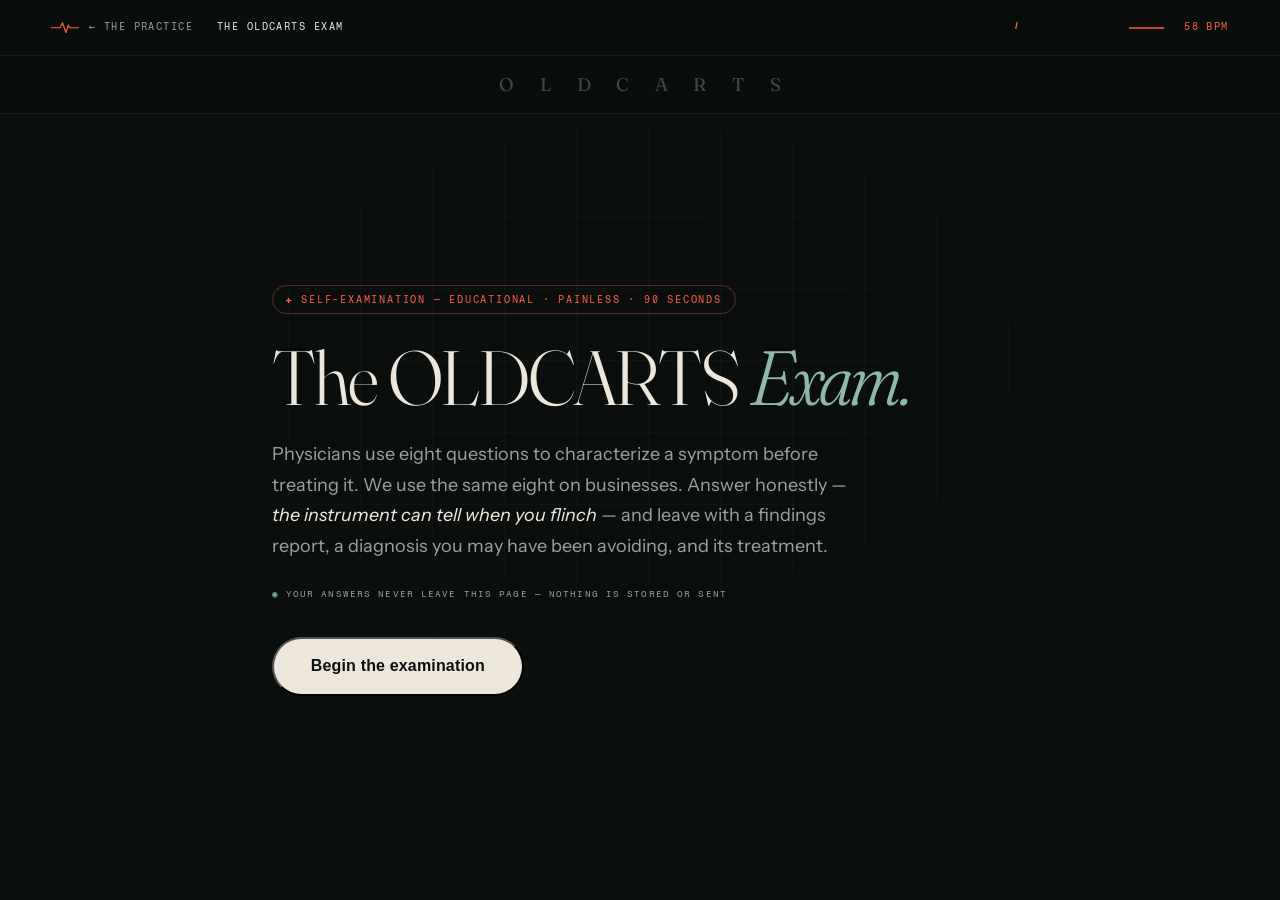
==== commit 4834f7ec: "Route consultation CTAs to the OLDCARTS Exam intake form - Homepage consult section: replace exposed" ====
--- a/exam/index.html
+++ b/exam/index.html
@@ -220,7 +220,7 @@
         <!-- intro rendered by JS; static fallback for no-JS -->
         <noscript>
           <h1 class="ex-title">The exam requires JavaScript.</h1>
-          <p class="ex-lede">No script, no diagnosis — but the method still works the old-fashioned way. <a href="/#method" style="color:var(--pulse)">Read the eight questions</a> or <a href="mailto:laura.smith@oldcarts.com" style="color:var(--pulse)">book the real thing</a>.</p>
+          <p class="ex-lede">No script, no diagnosis — but the method still works the old-fashioned way. <a href="/#method" style="color:var(--pulse)">Read the eight questions</a> or <a href="https://42d2r2.share-na2.hsforms.com/2s15tRe__RT--VctTiMbp8Q" style="color:var(--pulse)">book the real thing</a>.</p>
         </noscript>
       </div>
     </div>
--- a/assets/css/main.css
+++ b/assets/css/main.css
@@ -843,6 +843,34 @@
   transition: border-color .3s, color .3s, background .3s;
 }
 .practitioner__creds li:hover { border-color: var(--sage); color: var(--sage); background: rgba(143,184,165,.06); }
+.fullcircle {
+  margin-top: 2.6rem;
+  max-width: 40rem;
+  border: 1px solid var(--line);
+  border-left: 2px solid var(--pulse);
+  border-radius: 4px;
+  background: var(--ink);
+  padding: 1.6rem 1.7rem 1.5rem;
+}
+.fullcircle__label {
+  display: block;
+  font-size: .58rem; letter-spacing: .16em;
+  color: var(--pulse);
+  margin-bottom: 1rem;
+}
+.fullcircle p { color: var(--bone-dim); margin-bottom: 1rem; }
+.fullcircle p strong { color: var(--bone); font-weight: 560; }
+.fullcircle__coda em { color: var(--sage); }
+.fullcircle__link {
+  display: inline-block;
+  font-size: .6rem; letter-spacing: .16em;
+  color: var(--bone-dim);
+  border-bottom: 1px solid var(--line);
+  padding-bottom: .25rem;
+  transition: color .3s, border-color .3s;
+}
+.fullcircle__link:hover { color: var(--pulse); border-color: var(--pulse); }
+
 @media (max-width: 900px) {
   .practitioner__grid { grid-template-columns: 1fr; }
   .practitioner__specimen { position: static; max-width: 30rem; }
